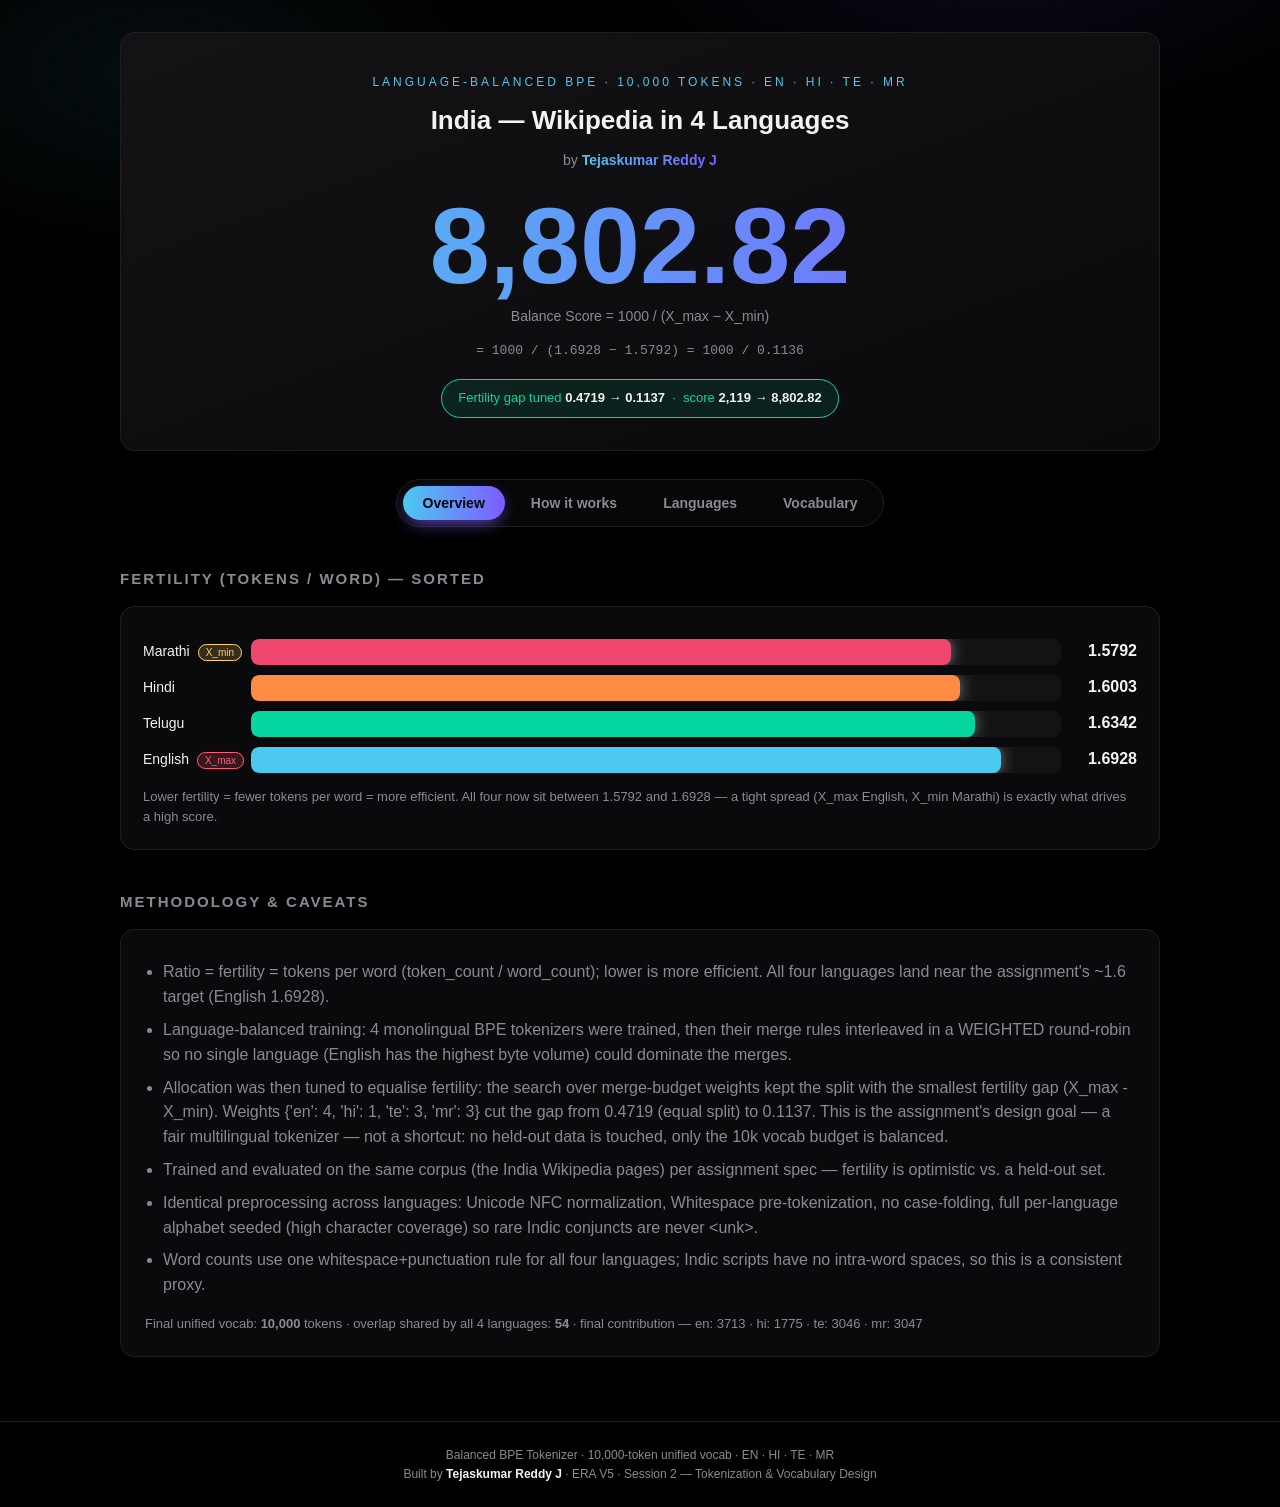
==== tokenizer-assignment/frontend/index.html @ d44661de "Add files via upload" ====
<!DOCTYPE html>
<html lang="en">
<head>
  <meta charset="UTF-8" />
  <meta name="viewport" content="width=device-width, initial-scale=1.0" />
  <title>Balanced BPE Tokenizer — India Wikipedia (4 languages)</title>
  <link rel="stylesheet" href="style.css" />
</head>
<body>
  <main id="app">
    <p class="loading" id="loading">Loading results…</p>
  </main>
  <footer>
    <span>Balanced BPE Tokenizer · 10,000-token unified vocab · EN · HI · TE · MR</span><br>
    <span>Built by <b>Tejaskumar Reddy J</b> · ERA V5 · Session 2 — Tokenization &amp; Vocabulary Design</span>
  </footer>
  <script src="app.js"></script>
</body>
</html>
---- tokenizer-assignment/frontend/style.css ----
:root {
  --bg: #000000;
  --panel: #0a0a0c;
  --panel-2: #131316;
  --border: #1e1e22;
  --border-hi: #33333a;
  --text: #f2f3f5;
  --muted: #8a8a94;
  --accent: #4cc9f0;
  --accent-2: #7c5cff;
  --max: #ff5d73;   /* highest ratio highlight */
  --min: #ffd166;   /* lowest ratio highlight */
  --radius: 14px;
  --lang-en: #4cc9f0;
  --lang-hi: #ff8c42;
  --lang-te: #06d6a0;
  --lang-mr: #ef476f;
}

* { box-sizing: border-box; }

body {
  margin: 0;
  background: var(--bg);
  color: var(--text);
  font-family: -apple-system, BlinkMacSystemFont, "Segoe UI", Roboto, "Noto Sans",
    "Noto Sans Devanagari", "Noto Sans Telugu", sans-serif;
  line-height: 1.55;
}
/* subtle moving glow so pure-black isn't flat */
body::before {
  content: ""; position: fixed; inset: 0; z-index: -1; pointer-events: none;
  background:
    radial-gradient(680px 340px at 78% -8%, rgba(124,92,255,.10), transparent 60%),
    radial-gradient(560px 300px at 12% 8%, rgba(76,201,240,.07), transparent 60%);
}

main { max-width: 1080px; margin: 0 auto; padding: 32px 20px 64px; }

.loading { color: var(--muted); text-align: center; padding: 80px 0; }

/* ---------- hero ---------- */
.hero {
  text-align: center;
  padding: 40px 24px 32px;
  border: 1px solid var(--border);
  border-radius: var(--radius);
  background: linear-gradient(160deg, var(--panel-2), var(--panel));
  margin-bottom: 28px;
}
.hero .eyebrow {
  text-transform: uppercase; letter-spacing: 3px; font-size: 12px;
  color: var(--accent); margin: 0 0 8px;
}
.hero h1 { margin: 0 0 18px; font-size: 26px; font-weight: 600; }
.score {
  font-size: clamp(56px, 12vw, 108px); font-weight: 800; line-height: 1;
  background: linear-gradient(90deg, var(--accent), var(--accent-2));
  -webkit-background-clip: text; background-clip: text; color: transparent;
}
.score-label { color: var(--muted); font-size: 14px; margin-top: 6px; }
.score-formula { color: var(--muted); font-size: 13px; margin-top: 14px; font-family: ui-monospace, monospace; }
.improve { display: inline-block; margin-top: 18px; padding: 8px 16px; font-size: 13px;
  border: 1px solid var(--lang-te); border-radius: 999px; color: var(--lang-te);
  background: rgba(6,214,160,.1); }
.improve b { color: var(--text); }

/* ---------- methodology steps ---------- */
.method { display: grid; gap: 14px; }
.step { display: grid; grid-template-columns: 40px 1fr; gap: 16px; align-items: start;
  border: 1px solid var(--border); border-radius: var(--radius); background: var(--panel); padding: 16px 18px; }
.step .n { width: 32px; height: 32px; border-radius: 50%; display: grid; place-items: center;
  font-weight: 800; background: linear-gradient(135deg, var(--accent), var(--accent-2)); color: #05070c; }
.step h4 { margin: 4px 0 6px; font-size: 15px; }
.step p { margin: 0; color: var(--muted); font-size: 14px; }
.step code { background: var(--panel-2); padding: 1px 6px; border-radius: 5px; font-size: 12px; }

/* ---------- tabs ---------- */
.tabbar { display: flex; flex-wrap: wrap; gap: 8px; margin-bottom: 16px; }
.tab-btn { cursor: pointer; padding: 9px 18px; border-radius: 10px; font-size: 14px; font-weight: 600;
  color: var(--muted); background: var(--panel); border: 1px solid var(--border); transition: all .15s; }
.tab-btn:hover { color: var(--text); }
.tab-btn.active { color: #05070c; background: var(--lc, var(--accent)); border-color: var(--lc, var(--accent)); }
.panel { display: none; border: 1px solid var(--border); border-radius: var(--radius);
  background: var(--panel); padding: 22px 24px; }
.panel.active { display: block; }
.panel::before { content: ""; display: block; height: 3px; background: var(--lc); border-radius: 3px; margin: -22px -24px 18px; }
.panel-head { display: flex; align-items: baseline; justify-content: space-between; }
.panel-head h3 { margin: 0; font-size: 22px; }
.panel-head .wiki { color: var(--muted); text-decoration: none; font-size: 13px; }
.panel-head .wiki:hover { color: var(--accent); }
.metrics.wide { display: grid; grid-template-columns: repeat(auto-fit, minmax(120px, 1fr));
  gap: 14px; margin: 16px 0 6px; }

/* ---------- section headers ---------- */
h2.section { font-size: 15px; text-transform: uppercase; letter-spacing: 2px;
  color: var(--muted); margin: 40px 0 16px; font-weight: 600; }

/* ---------- language cards ---------- */
.cards { display: grid; grid-template-columns: repeat(auto-fit, minmax(230px, 1fr)); gap: 16px; }
.card {
  border: 1px solid var(--border); border-radius: var(--radius);
  background: var(--panel); padding: 18px 18px 16px; position: relative; overflow: hidden;
}
.card::before { content: ""; position: absolute; inset: 0 0 auto 0; height: 4px; background: var(--lc, var(--accent)); }
.card h3 { margin: 4px 0 12px; font-size: 18px; }
.card .metrics { display: grid; grid-template-columns: 1fr 1fr; gap: 10px 12px; }
.metric .v { font-size: 22px; font-weight: 700; }
.metric .k { font-size: 11px; text-transform: uppercase; letter-spacing: 1px; color: var(--muted); }
.card .share { margin-top: 12px; font-size: 12px; color: var(--muted); }
.card .wiki { position: absolute; top: 14px; right: 14px; font-size: 12px; color: var(--muted); text-decoration: none; }
.card .wiki:hover { color: var(--accent); }

/* ---------- ratio bar chart ---------- */
.chart { border: 1px solid var(--border); border-radius: var(--radius); background: var(--panel); padding: 22px; }
.bar-row { display: grid; grid-template-columns: 96px 1fr 64px; align-items: center; gap: 12px; margin: 10px 0; }
.bar-row .lab { font-size: 14px; }
.bar-track { background: var(--panel-2); border-radius: 8px; height: 26px; overflow: hidden; }
.bar-fill { height: 100%; border-radius: 8px; transition: width .6s ease; }
.bar-row .val { text-align: right; font-variant-numeric: tabular-nums; font-weight: 700; }
.tag { font-size: 10px; padding: 2px 7px; border-radius: 999px; margin-left: 8px; vertical-align: middle; }
.tag.max { background: rgba(255,93,115,.18); color: var(--max); border: 1px solid var(--max); }
.tag.min { background: rgba(255,209,102,.18); color: var(--min); border: 1px solid var(--min); }
.chart .caption { color: var(--muted); font-size: 13px; margin-top: 14px; }

/* ---------- expandable tokenizer viz ---------- */
details.tok {
  border: 1px solid var(--border); border-radius: var(--radius);
  background: var(--panel); margin-bottom: 12px; overflow: hidden;
}
details.tok > summary {
  cursor: pointer; padding: 16px 20px; font-weight: 600; list-style: none;
  display: flex; align-items: center; gap: 12px;
}
details.tok > summary::-webkit-details-marker { display: none; }
details.tok > summary .chev { margin-left: auto; color: var(--muted); transition: transform .2s; }
details.tok[open] > summary .chev { transform: rotate(90deg); }
details.tok .body { padding: 0 20px 20px; }
.orig { color: var(--muted); font-size: 14px; margin: 4px 0 14px; }
.chips { display: flex; flex-wrap: wrap; gap: 5px; }
.chip {
  padding: 3px 8px; border-radius: 7px; font-size: 14px;
  font-family: ui-monospace, "SFMono-Regular", monospace;
  border: 1px solid rgba(255,255,255,.08);
}
.chip .ws { opacity: .35; }
.subhead { font-size: 12px; text-transform: uppercase; letter-spacing: 1px; color: var(--muted); margin: 18px 0 8px; }
.toptokens { display: flex; flex-wrap: wrap; gap: 6px; }
.toptok { background: var(--panel-2); border: 1px solid var(--border); border-radius: 7px;
  padding: 3px 9px; font-size: 13px; font-family: ui-monospace, monospace; }
.toptok b { color: var(--accent); margin-left: 6px; font-weight: 700; }

/* ---------- full vocab viewer ---------- */
.vsearch {
  width: 100%; padding: 11px 14px; margin-bottom: 12px; border-radius: 10px;
  background: var(--panel-2); border: 1px solid var(--border); color: var(--text);
  font-size: 15px; outline: none;
}
.vsearch:focus { border-color: var(--accent); }
.vgrid {
  display: flex; flex-wrap: wrap; gap: 5px; margin-top: 12px;
  max-height: 420px; overflow-y: auto; padding: 4px;
}
.vtok {
  background: var(--panel-2); border: 1px solid var(--border); border-radius: 6px;
  padding: 2px 7px; font-size: 13px; font-family: ui-monospace, monospace;
}

/* ---------- methodology ---------- */
.notes { border: 1px solid var(--border); border-radius: var(--radius); background: var(--panel); padding: 22px 24px; }
.notes ul { margin: 0; padding-left: 18px; }
.notes li { margin: 8px 0; color: var(--muted); }
.vocab-line { margin-top: 16px; color: var(--muted); font-size: 13px; }

footer { text-align: center; color: var(--muted); font-size: 12px; padding: 24px; border-top: 1px solid var(--border); }
footer b { color: var(--text); }
.error { color: var(--max); text-align: center; padding: 60px 20px; }
.error code { background: var(--panel-2); padding: 2px 6px; border-radius: 5px; }

/* ================= additions: theme black, nav, terminal, hovers ================= */

.byline { color: var(--muted); font-size: 14px; margin: -8px 0 20px; }
.byline b { color: var(--text); font-weight: 600;
  background: linear-gradient(90deg, var(--accent), var(--accent-2));
  -webkit-background-clip: text; background-clip: text; -webkit-text-fill-color: transparent; }

/* ---------- top-level nav ---------- */
.navbar {
  position: sticky; top: 12px; z-index: 20; display: flex; gap: 6px; flex-wrap: wrap;
  justify-content: center; margin: 22px auto 30px; padding: 6px;
  background: rgba(10,10,12,.72); backdrop-filter: blur(10px);
  border: 1px solid var(--border); border-radius: 999px; width: fit-content;
}
.nav-btn {
  cursor: pointer; padding: 9px 20px; border-radius: 999px; font-size: 14px; font-weight: 600;
  color: var(--muted); background: transparent; border: none; transition: all .18s ease;
}
.nav-btn:hover { color: var(--text); transform: translateY(-1px); }
.nav-btn.active {
  color: #05070c; background: linear-gradient(90deg, var(--accent), var(--accent-2));
  box-shadow: 0 6px 18px -6px var(--accent-2);
}
.view { display: none; animation: fade .35s ease; }
.view.active { display: block; }
@keyframes fade { from { opacity: 0; transform: translateY(8px); } to { opacity: 1; transform: none; } }

/* ---------- mac terminal ---------- */
.mac-term {
  border: 1px solid var(--border-hi); border-radius: 12px; overflow: hidden;
  background: #050506; margin-top: 12px;
  box-shadow: 0 24px 60px -30px rgba(0,0,0,.9), inset 0 1px 0 rgba(255,255,255,.03);
  transition: transform .2s ease, box-shadow .2s ease;
}
.mac-term:hover { transform: translateY(-2px); box-shadow: 0 30px 70px -28px rgba(124,92,255,.35); }
.mac-bar {
  display: flex; align-items: center; gap: 8px; padding: 10px 14px;
  background: linear-gradient(#1a1a1e, #101013); border-bottom: 1px solid var(--border);
}
.mac-bar .dot { width: 12px; height: 12px; border-radius: 50%; display: inline-block; }
.mac-bar .dot.r { background: #ff5f57; } .mac-bar .dot.y { background: #febc2e; } .mac-bar .dot.g { background: #28c840; }
.mac-term:hover .dot.r { box-shadow: 0 0 8px #ff5f57; }
.mac-title { margin-left: 8px; color: #7d7d86; font-size: 12px; font-family: ui-monospace, monospace; }
.mac-body {
  margin: 0; padding: 16px 18px; overflow-x: auto; line-height: 1.6;
  font-family: ui-monospace, "SFMono-Regular", "Cascadia Code", monospace; font-size: 13px;
  color: #d6d6dd; white-space: pre;
}
.c-cmt { color: #6b7280; } .c-usr { color: #28c840; } .c-dir { color: #4cc9f0; }
.c-out { color: #9aa0aa; } .c-ok { color: #06d6a0; font-weight: 700; }
.code { color: #d6d6dd; }
.cursor { animation: blink 1.1s steps(1) infinite; color: #28c840; }
@keyframes blink { 50% { opacity: 0; } }

/* ---------- flow strip ---------- */
.flow { display: flex; flex-wrap: wrap; align-items: center; gap: 8px; }
.flow-node {
  background: var(--panel-2); border: 1px solid var(--border); border-radius: 8px;
  padding: 6px 11px; font-size: 13px; font-family: ui-monospace, monospace;
  transition: all .18s ease;
}
.flow-node:hover { border-color: var(--accent); color: var(--accent); transform: translateY(-2px); }
.flow-arrow { color: var(--accent-2); font-weight: 700; }

/* ---------- hover lifts everywhere ---------- */
.card, .step, .panel, .chart, .notes { transition: transform .2s ease, border-color .2s ease, box-shadow .2s ease; }
.card:hover, .step:hover, .chart:hover, .notes:hover {
  transform: translateY(-3px); border-color: var(--border-hi);
  box-shadow: 0 22px 44px -28px rgba(124,92,255,.4);
}
.chip, .toptok, .vtok { transition: transform .12s ease, border-color .12s ease, background .12s ease; }
.chip:hover, .toptok:hover, .vtok:hover { transform: translateY(-2px) scale(1.06); border-color: var(--accent); }
.bar-fill { box-shadow: 0 0 18px -4px currentColor; }
.tab-btn:hover { transform: translateY(-1px); }
.hero:hover { border-color: var(--border-hi); }
.tree { color: var(--muted); }
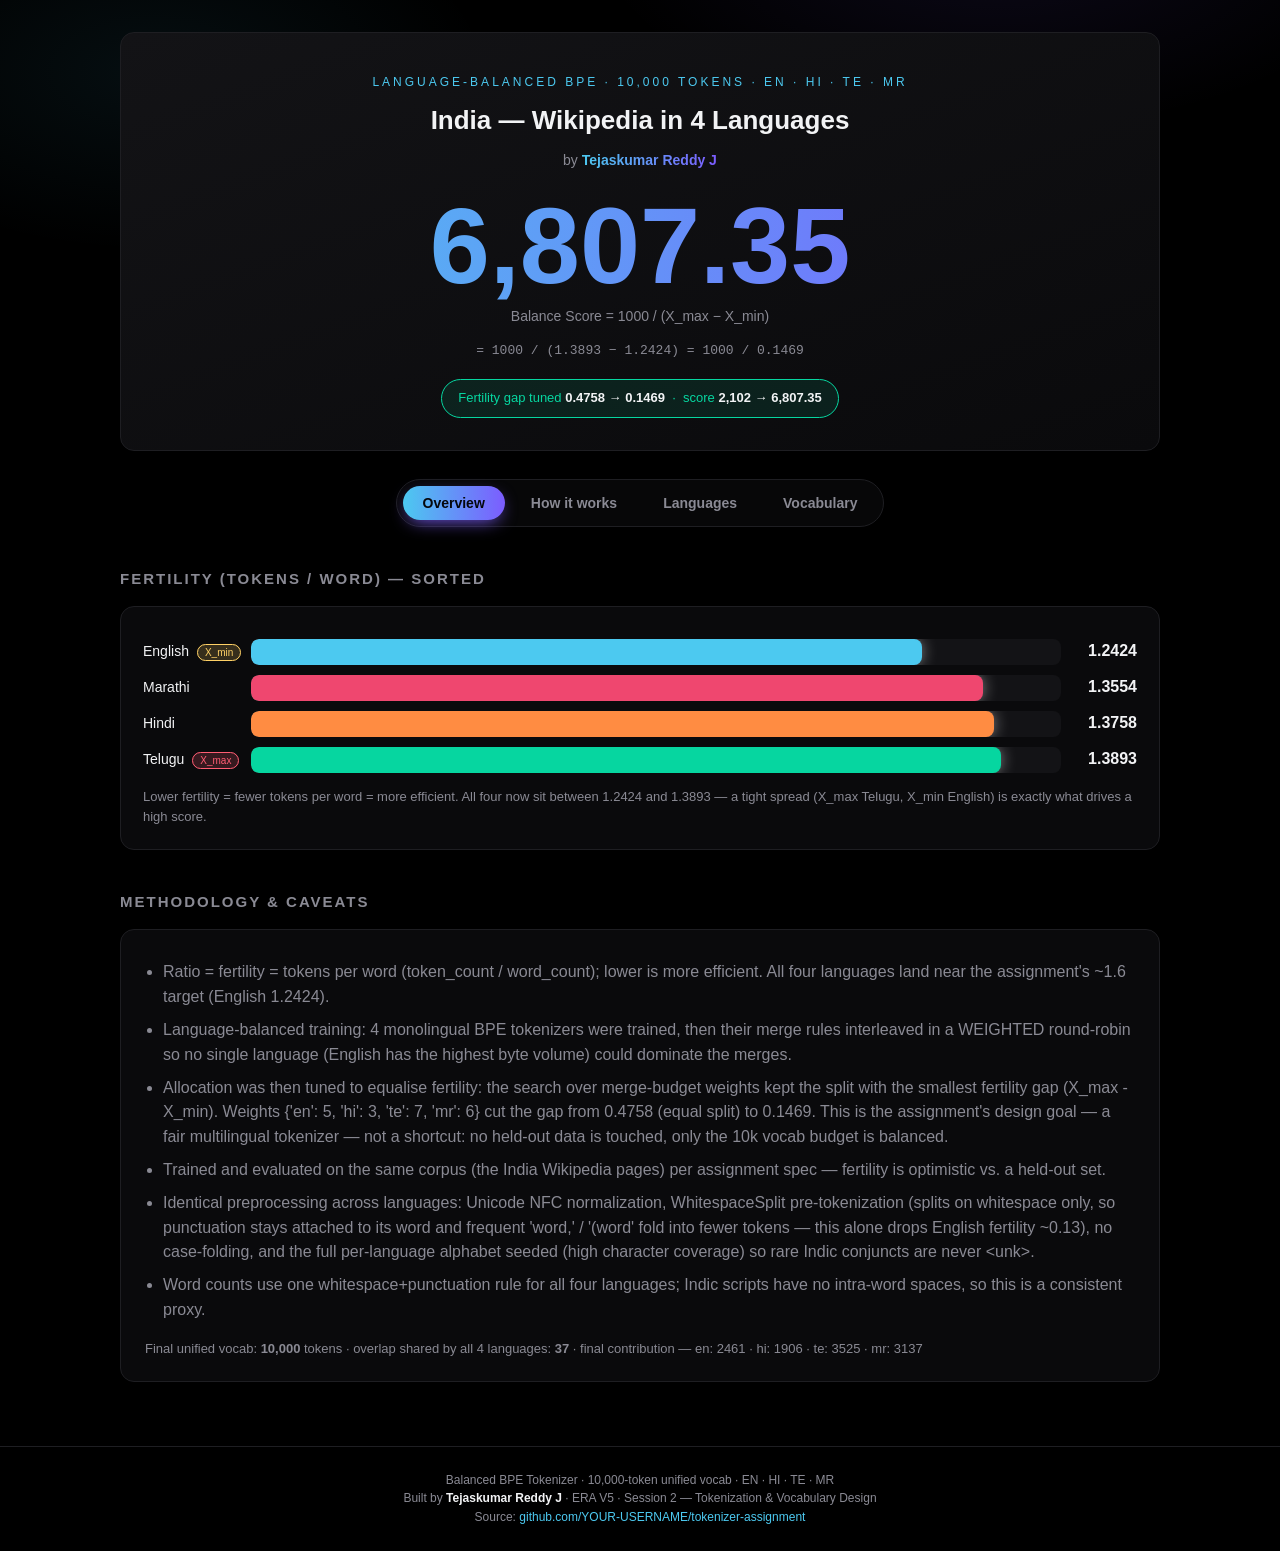
==== commit 15d6b531: "Add files via upload" ====
--- a/tokenizer-assignment/frontend/index.html
+++ b/tokenizer-assignment/frontend/index.html
@@ -12,7 +12,9 @@
   </main>
   <footer>
     <span>Balanced BPE Tokenizer · 10,000-token unified vocab · EN · HI · TE · MR</span><br>
-    <span>Built by <b>Tejaskumar Reddy J</b> · ERA V5 · Session 2 — Tokenization &amp; Vocabulary Design</span>
+    <span>Built by <b>Tejaskumar Reddy J</b> · ERA V5 · Session 2 — Tokenization &amp; Vocabulary Design</span><br>
+    <!-- Replace the href below with your GitHub repo URL after you push -->
+    <span>Source: <a class="repo-link" href="https://github.com/YOUR-USERNAME/tokenizer-assignment" target="_blank" rel="noopener">github.com/YOUR-USERNAME/tokenizer-assignment</a></span>
   </footer>
   <script src="app.js"></script>
 </body>
--- a/tokenizer-assignment/frontend/style.css
+++ b/tokenizer-assignment/frontend/style.css
@@ -174,6 +174,8 @@
 
 footer { text-align: center; color: var(--muted); font-size: 12px; padding: 24px; border-top: 1px solid var(--border); }
 footer b { color: var(--text); }
+.repo-link { color: var(--accent); text-decoration: none; }
+.repo-link:hover { text-decoration: underline; }
 .error { color: var(--max); text-align: center; padding: 60px 20px; }
 .error code { background: var(--panel-2); padding: 2px 6px; border-radius: 5px; }
 
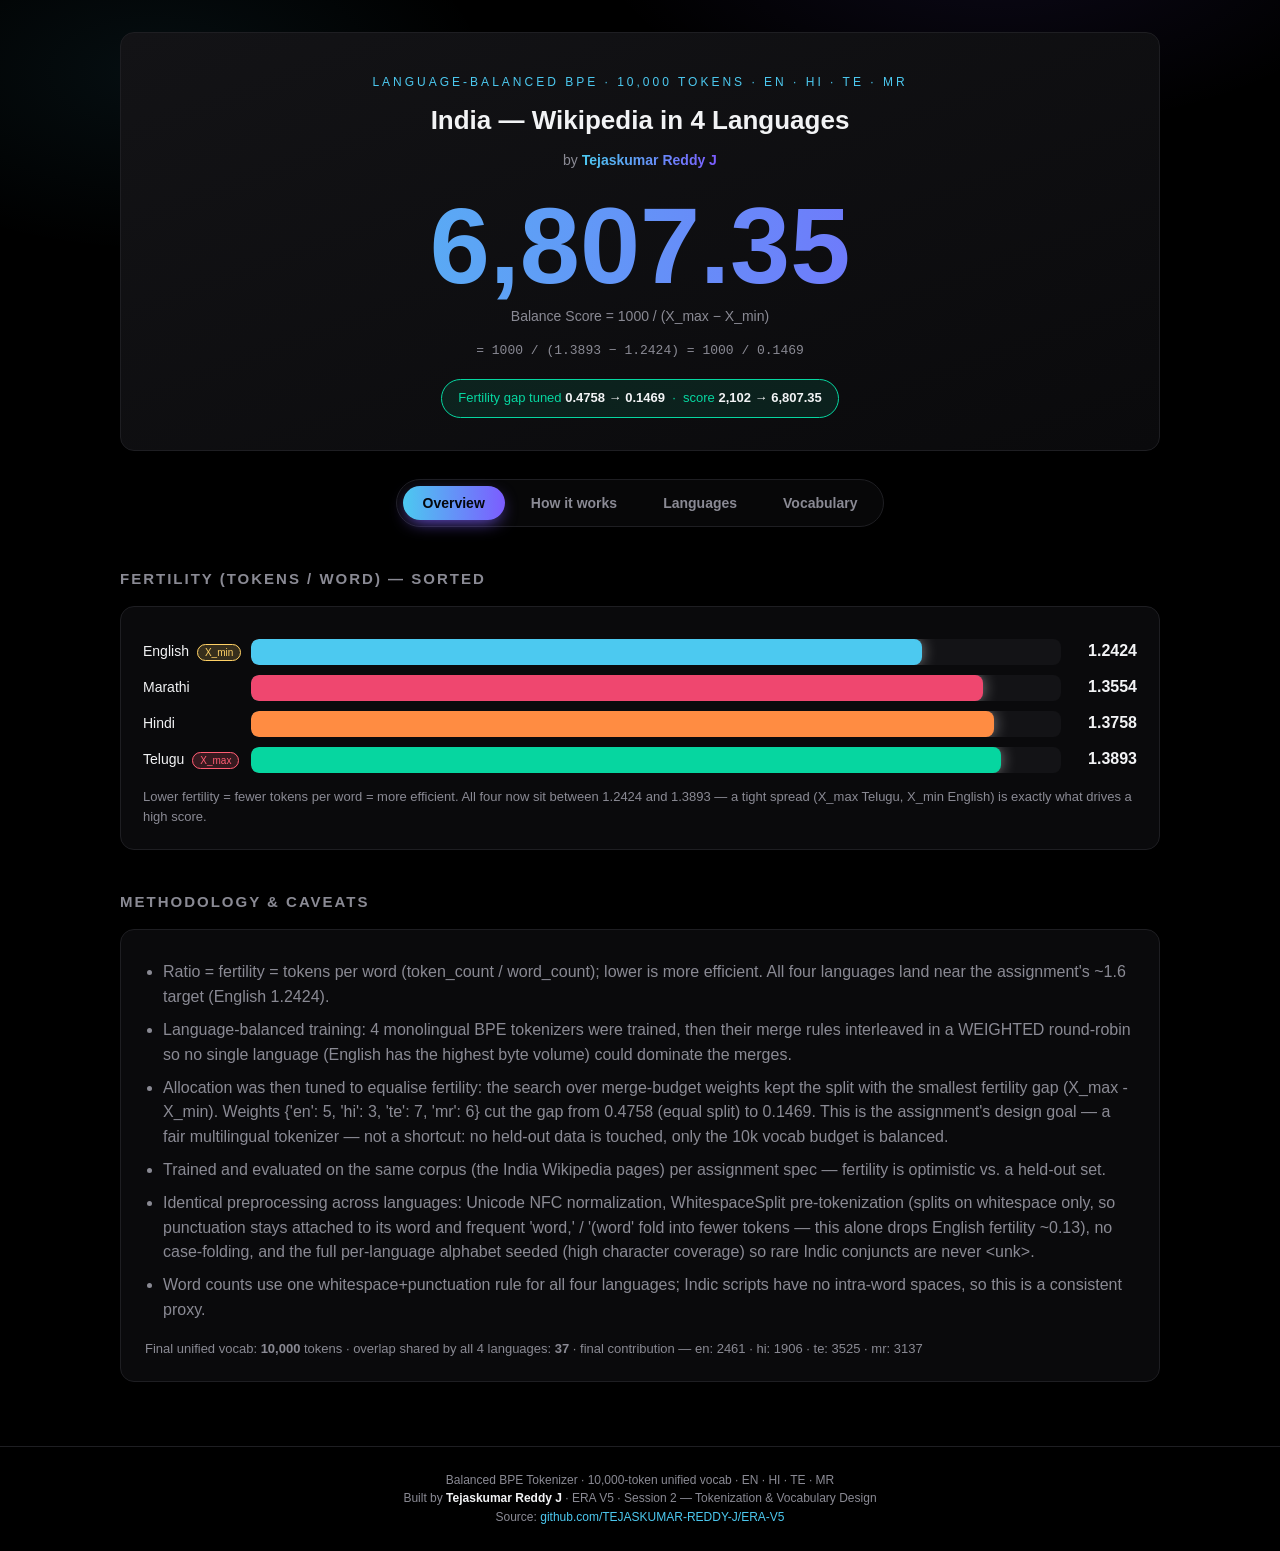
==== commit a01a3acd: "Add files via upload" ====
--- a/tokenizer-assignment/frontend/index.html
+++ b/tokenizer-assignment/frontend/index.html
@@ -13,8 +13,7 @@
   <footer>
     <span>Balanced BPE Tokenizer · 10,000-token unified vocab · EN · HI · TE · MR</span><br>
     <span>Built by <b>Tejaskumar Reddy J</b> · ERA V5 · Session 2 — Tokenization &amp; Vocabulary Design</span><br>
-    <!-- Replace the href below with your GitHub repo URL after you push -->
-    <span>Source: <a class="repo-link" href="https://github.com/YOUR-USERNAME/tokenizer-assignment" target="_blank" rel="noopener">github.com/YOUR-USERNAME/tokenizer-assignment</a></span>
+    <span>Source: <a class="repo-link" href="https://github.com/TEJASKUMAR-REDDY-J/ERA-V5" target="_blank" rel="noopener">github.com/TEJASKUMAR-REDDY-J/ERA-V5</a></span>
   </footer>
   <script src="app.js"></script>
 </body>
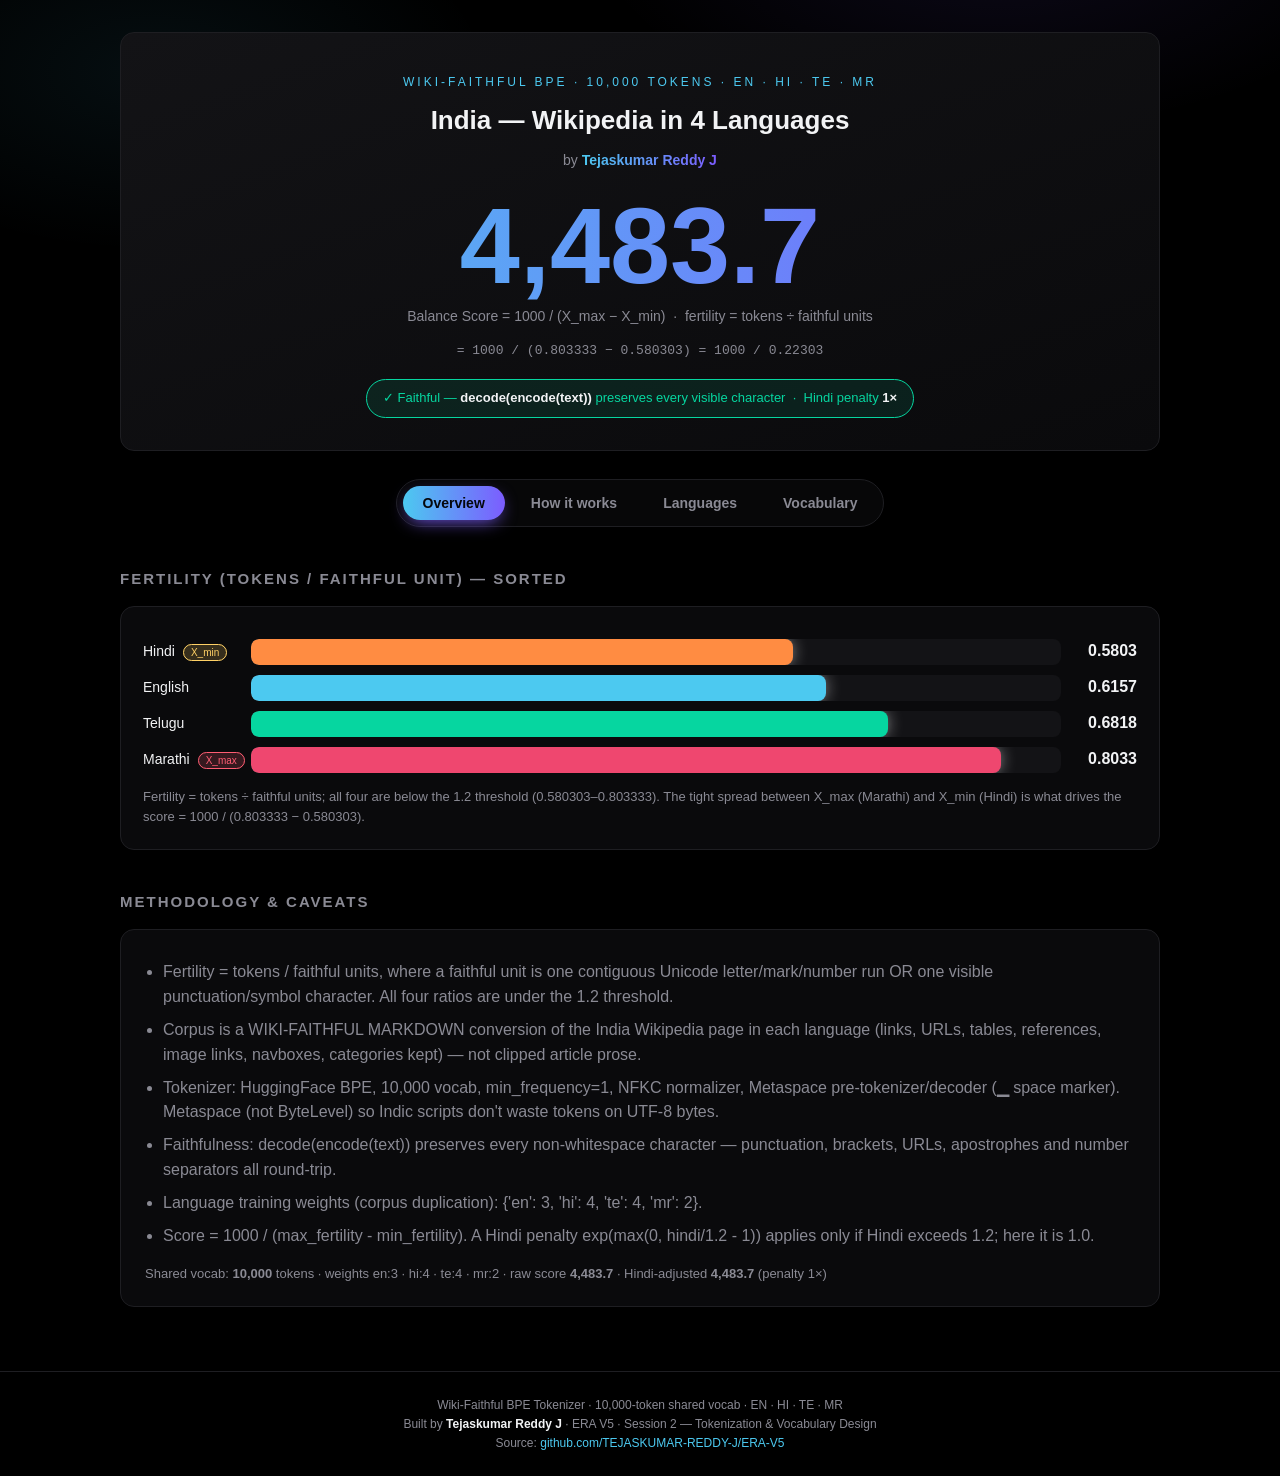
==== commit 5180d7b7: "Add files via upload" ====
--- a/tokenizer-assignment/frontend/index.html
+++ b/tokenizer-assignment/frontend/index.html
@@ -3,7 +3,7 @@
 <head>
   <meta charset="UTF-8" />
   <meta name="viewport" content="width=device-width, initial-scale=1.0" />
-  <title>Balanced BPE Tokenizer — India Wikipedia (4 languages)</title>
+  <title>Wiki-Faithful BPE Tokenizer — India Wikipedia (EN · HI · TE · MR)</title>
   <link rel="stylesheet" href="style.css" />
 </head>
 <body>
@@ -11,7 +11,7 @@
     <p class="loading" id="loading">Loading results…</p>
   </main>
   <footer>
-    <span>Balanced BPE Tokenizer · 10,000-token unified vocab · EN · HI · TE · MR</span><br>
+    <span>Wiki-Faithful BPE Tokenizer · 10,000-token shared vocab · EN · HI · TE · MR</span><br>
     <span>Built by <b>Tejaskumar Reddy J</b> · ERA V5 · Session 2 — Tokenization &amp; Vocabulary Design</span><br>
     <span>Source: <a class="repo-link" href="https://github.com/TEJASKUMAR-REDDY-J/ERA-V5" target="_blank" rel="noopener">github.com/TEJASKUMAR-REDDY-J/ERA-V5</a></span>
   </footer>
--- a/tokenizer-assignment/frontend/style.css
+++ b/tokenizer-assignment/frontend/style.css
@@ -150,6 +150,15 @@
   padding: 3px 9px; font-size: 13px; font-family: ui-monospace, monospace; }
 .toptok b { color: var(--accent); margin-left: 6px; font-weight: 700; }
 
+/* ---------- round-trip faithfulness ---------- */
+.rt-row { display: grid; grid-template-columns: 78px 1fr; gap: 12px; align-items: start; margin: 8px 0; }
+.rt-k { font-size: 11px; text-transform: uppercase; letter-spacing: 1px; color: var(--muted); padding-top: 6px; }
+.rt-v { display: block; background: var(--panel-2); border: 1px solid var(--border); border-radius: 8px;
+  padding: 8px 12px; font-family: ui-monospace, monospace; font-size: 13px; overflow-x: auto; }
+.rt-verdict { margin-top: 12px; font-weight: 700; }
+.rt-verdict.ok { color: var(--lang-te); }
+.rt-verdict.bad { color: var(--max); }
+
 /* ---------- full vocab viewer ---------- */
 .vsearch {
   width: 100%; padding: 11px 14px; margin-bottom: 12px; border-radius: 10px;
